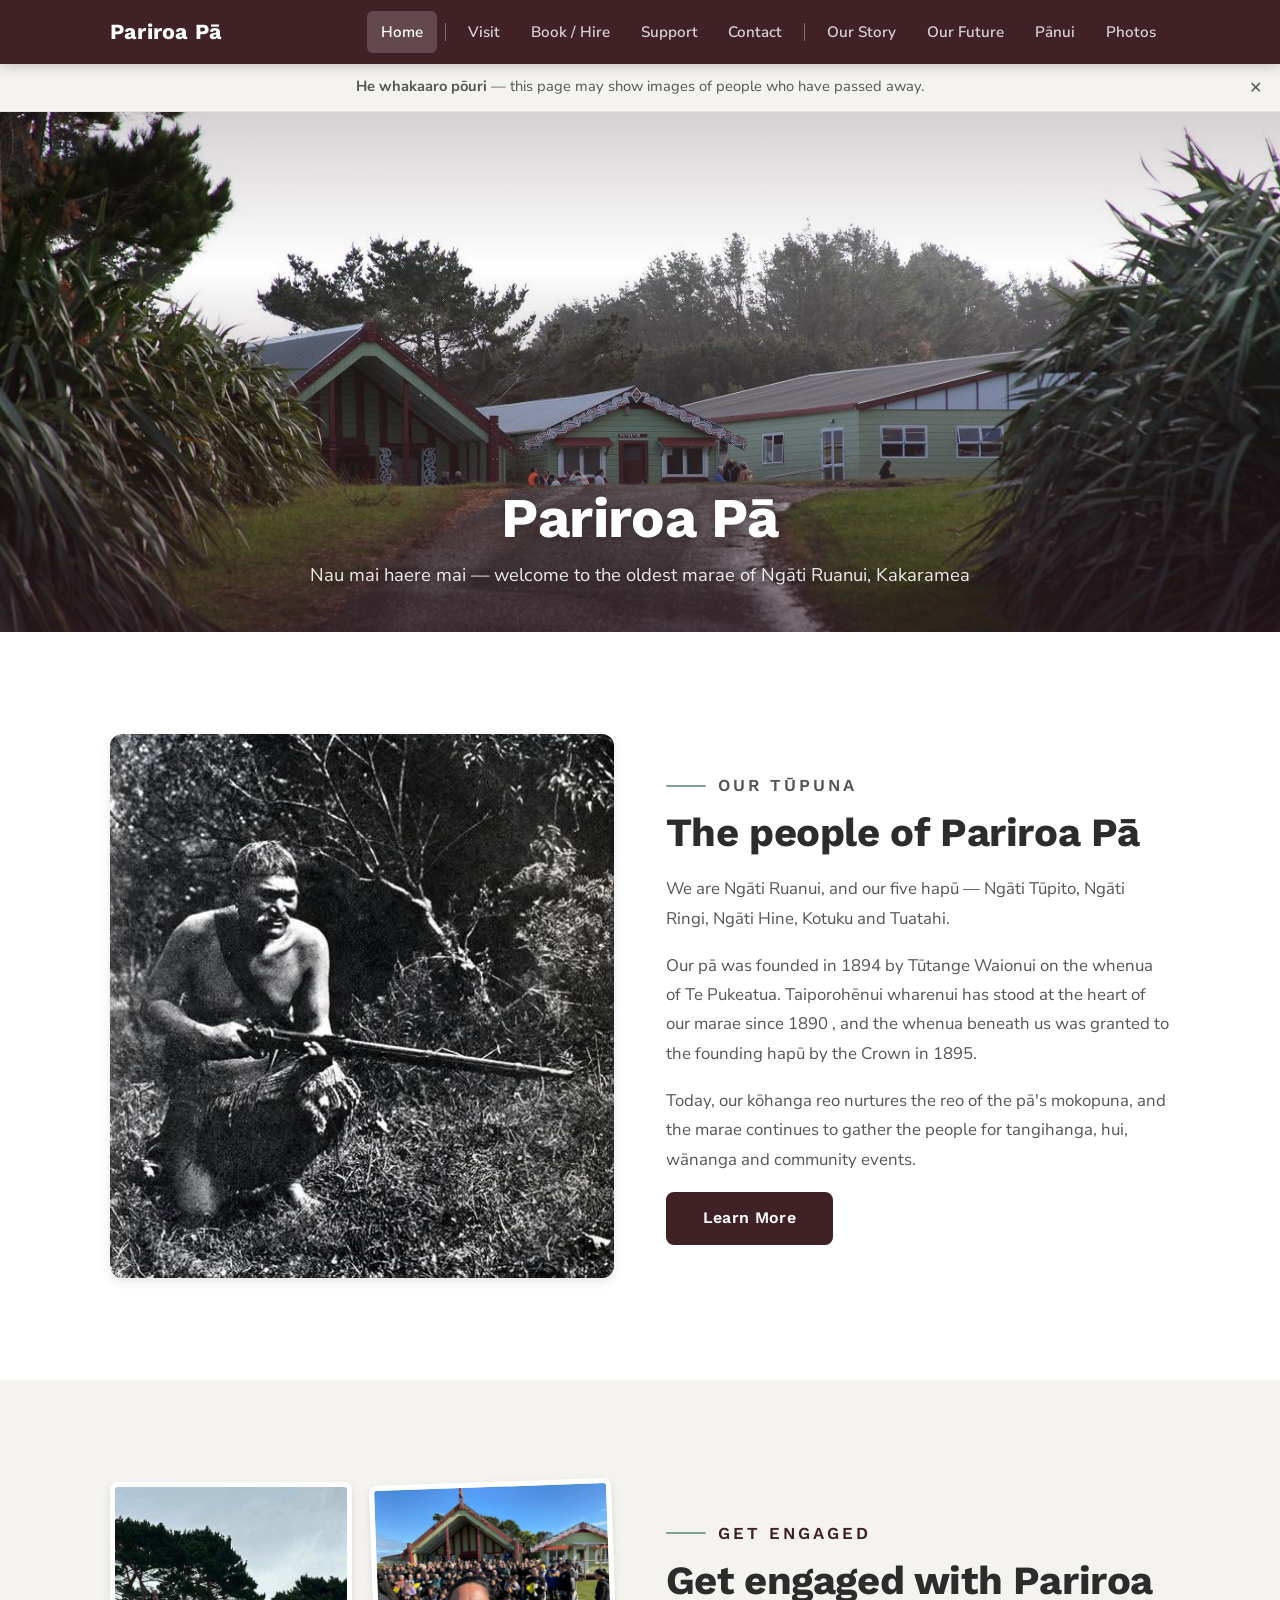
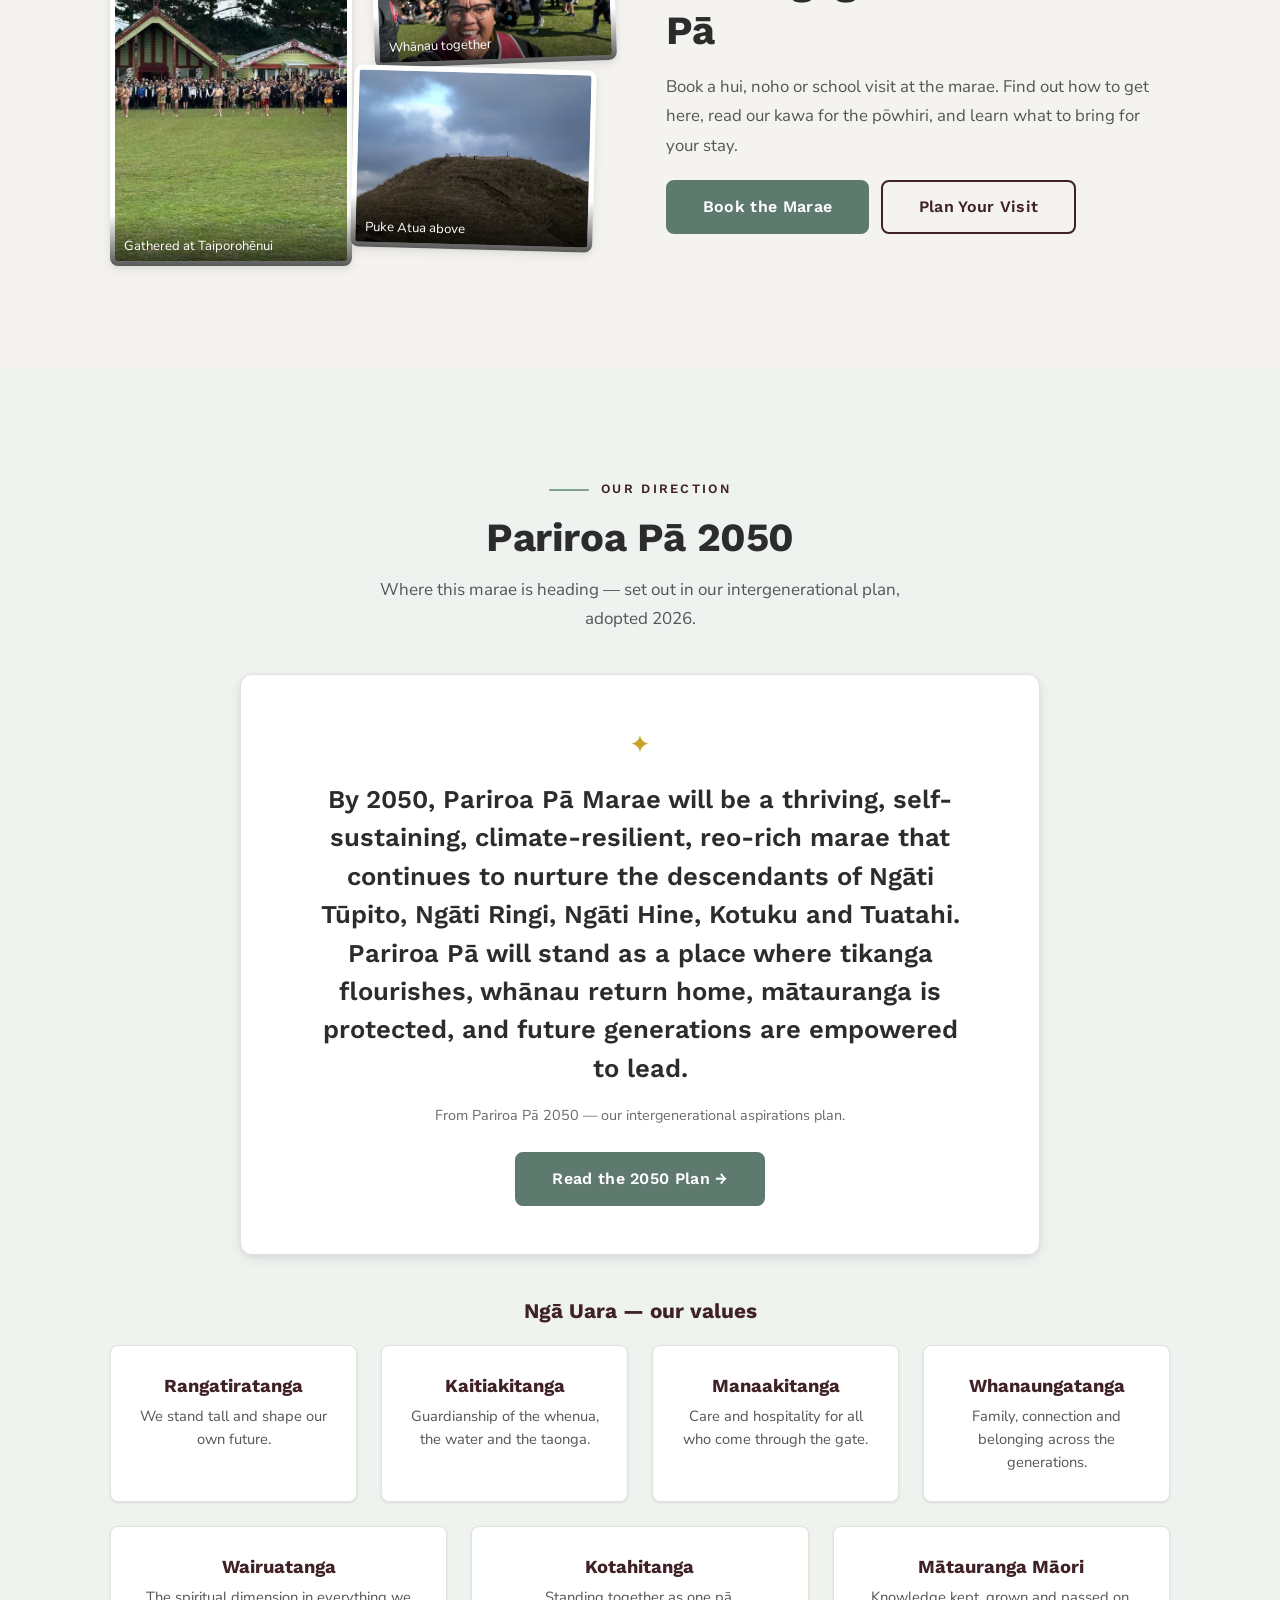
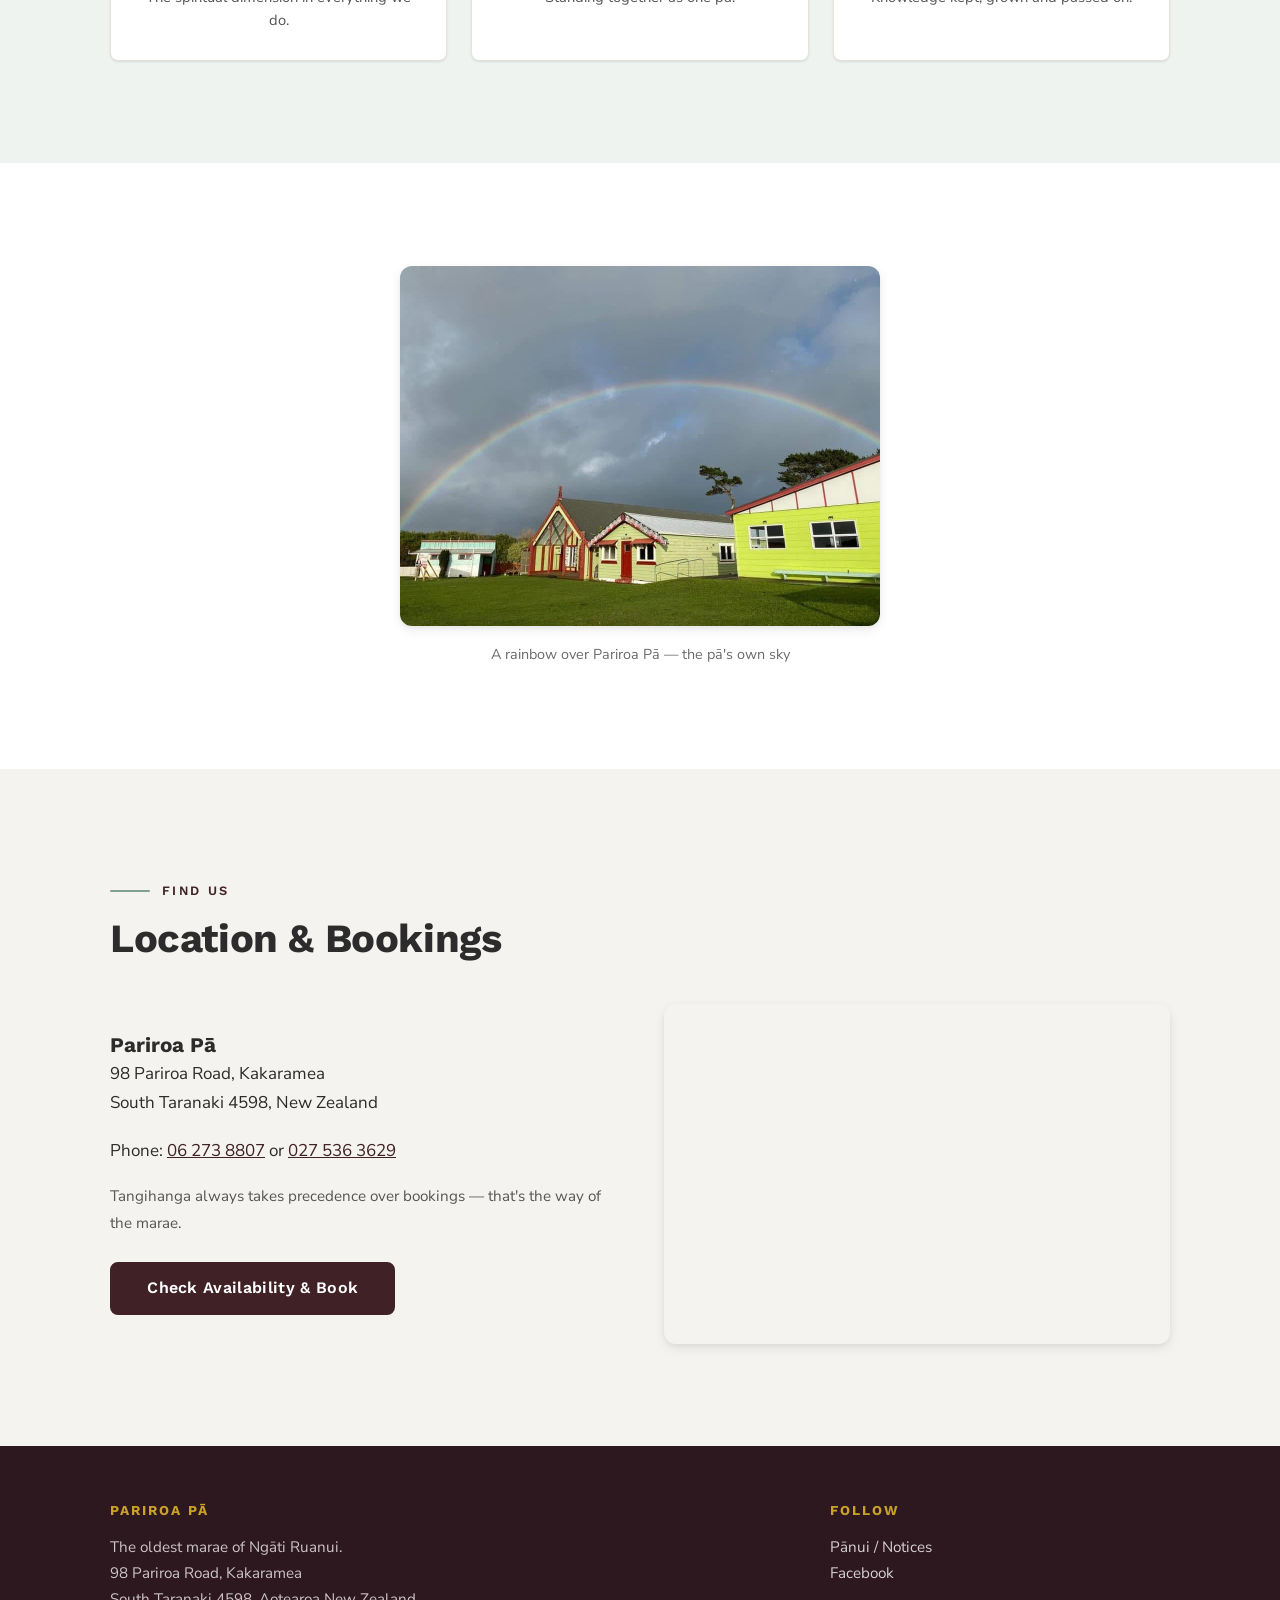
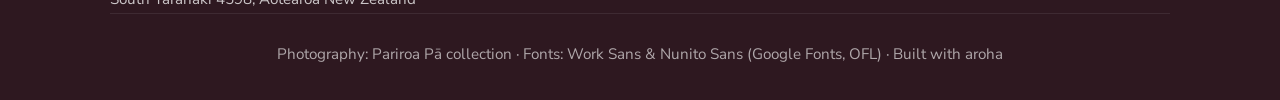
==== site/index.html @ 200f4cf9 "Pariroa Pa website + photo gallery: upload page, admin review, Pages Functions, R2 photos" ====
<!DOCTYPE html>
<html lang="en">
<head>
  <meta charset="UTF-8">
  <meta name="viewport" content="width=device-width, initial-scale=1.0">
  <title>Pariroa Pā — The oldest marae of Ngāti Ruanui</title>
  <meta name="description" content="Nau mai haere mai and welcome to Pariroa Pā, the oldest marae of Ngāti Ruanui at Kakaramea, South Taranaki. Our people, our direction — Pariroa Pā 2050 — and how to visit, book and support the marae.">
  <link rel="preconnect" href="https://fonts.googleapis.com">
  <link rel="preconnect" href="https://fonts.gstatic.com" crossorigin>
  <link href="https://fonts.googleapis.com/css2?family=Work+Sans:wght@400;600;700&family=Nunito+Sans:ital,wght@0,400;0,600;0,700;1,400&display=swap" rel="stylesheet">
  <link rel="stylesheet" href="styles.css">
</head>
<body>

  <header class="site-header">
    <div class="container">
      <a class="brand" href="index.html">Pariroa Pā</a>
      <nav class="nav" aria-label="Main">
  <a href="index.html" aria-current="page">Home</a>
  <span class="nav-sep" aria-hidden="true"></span>
  <a href="visit.html">Visit</a>
  <a href="book.html">Book / Hire</a>
  <a href="support.html">Support</a>
  <a href="contact.html">Contact</a>
  <span class="nav-sep" aria-hidden="true"></span>
  <a href="our-story.html">Our Story</a>
  <a href="our-future.html">Our Future</a>
  <a href="panui.html">Pānui</a>
  <a href="photos.html">Photos</a>
</nav>
    </div>
  </header>

  <!-- Cultural-safety notice (visual-deep-research §4B, decision P5). Final wording from kaumātau. -->
  <div class="passing-notice no-print" role="note">
    <p><span lang="mi"><strong>He whakaaro pōuri</strong></span> — this page may show images of people who have passed away.</p>
    <button class="passing-notice__close" type="button" aria-label="Dismiss this notice">✕</button>
  </div>

  <div class="banner">
    <img src="images/marae-02.jpg" alt="The marae complex at Pariroa Pā" fetchpriority="high" width="1404" height="936">
    <div class="banner-text">
      <h1>Pariroa Pā</h1>
      <p><span lang="mi">Nau mai haere mai</span> — welcome to the oldest marae of Ngāti Ruanui, Kakaramea</p>
    </div>
  </div>

  <main>

    <!-- THE PEOPLE -->
    <section class="section">
      <div class="container">
        <div class="info-block">
          <div class="info-photo">
            <img src="images/tupuna-tutange.jpg" alt="Tūtange Waionui, who founded Pariroa Pā in 1894" loading="lazy" width="500" height="539">
          </div>
          <div class="info-text">
            <p class="section-label">Our Tūpuna</p>
            <h2>The people of Pariroa Pā</h2>
            <p>We are Ngāti Ruanui, and our five hapū — Ngāti Tūpito, Ngāti Ringi, Ngāti Hine, Kotuku and Tuatahi. <!-- FLAG: hapū spellings per v3-plan §e.1 — kaumātau final say; Kotuku and Tuatahi written without macrons --></p>
            <p>Our pā was founded in 1894 by Tūtange Waionui on the whenua of Te Pukeatua. Taiporohēnui wharenui has stood at the heart of our marae since 1890 <!-- FLAG: build year not in the handbook digest; confirm with kaumātau (§e.4) -->, and the whenua beneath us was granted to the founding hapū by the Crown in 1895.</p>
            <p>Today, our kōhanga reo nurtures the reo of the pā's mokopuna, and the marae continues to gather the people for tangihanga, hui, wānanga and community events.</p>
            <a class="btn" href="our-story.html">Learn More</a>
          </div>
        </div>
      </div>
    </section>

    <!-- GET ENGAGED -->
    <section class="section section-alt">
      <div class="container">
        <div class="info-block rev">
          <div class="info-photo photo-collage">
            <figure class="pc-main"><img src="images/wharenui-crowd.jpg" alt="Whānau and manuhiri gathered in front of Taiporohēnui wharenui" loading="lazy" width="1080" height="810"><figcaption>Gathered at Taiporohēnui</figcaption></figure>
            <figure class="pc-b"><img src="images/wharenui-crowd-smiling.jpg" alt="Smiling faces in front of the wharenui" loading="lazy" width="960" height="720"><figcaption>Whānau together</figcaption></figure>
            <figure class="pc-c"><img src="images/puke-atua.jpg" alt="Puke Atua, the hill above Pariroa Pā" loading="lazy" width="1404" height="936"><figcaption>Puke Atua above</figcaption></figure>
          </div>
          <div class="info-text">
            <p class="section-label">Get Engaged</p>
            <h2>Get engaged with Pariroa Pā</h2>
            <p>Book a hui, noho or school visit at the marae. Find out how to get here, read our kawa for the pōwhiri, and learn what to bring for your stay.</p>
            <div style="display:flex;gap:0.75rem;flex-wrap:wrap;margin-top:1.25rem;">
              <a class="btn btn-sage" href="book.html">Book the Marae</a>
              <a class="btn btn-outline" href="visit.html">Plan Your Visit</a>
            </div>
          </div>
        </div>
      </div>
    </section>

    <!-- OUR DIRECTION — Pariroa Pā 2050 (replaces Vision/Mission/Values tri-col + four value cards) -->
    <section class="section section-sage">
      <div class="container">
        <div class="text-center">
          <p class="section-label">Our Direction</p>
          <h2 style="margin-bottom:0.75rem;">Pariroa Pā 2050</h2>
          <p style="color:var(--text-mid);max-width:36rem;margin:0 auto 2.5rem;">
            Where this marae is heading — set out in our intergenerational plan, adopted 2026.
          </p>
        </div>

        <figure class="vision-card">
          <span class="vision-card__icon" aria-hidden="true">✦</span>
          <blockquote>By 2050, Pariroa Pā Marae will be a thriving, self-sustaining, climate-resilient, reo-rich marae that continues to nurture the descendants of Ngāti Tūpito, Ngāti Ringi, Ngāti Hine, Kotuku and Tuatahi. Pariroa Pā will stand as a place where tikanga flourishes, whānau return home, mātauranga is protected, and future generations are empowered to lead.</blockquote>
          <figcaption>From Pariroa Pā 2050 — our intergenerational aspirations plan.</figcaption>
          <a class="btn btn-sage" href="our-future.html">Read the 2050 Plan →</a>
        </figure>

        <h3 class="subhead text-center"><span lang="mi">Ngā Uara</span> — our values</h3>
        <div class="values-row values-seven">
          <div class="value-card">
            <h3 lang="mi">Rangatiratanga</h3>
            <p>We stand tall and shape our own future.</p>
          </div>
          <div class="value-card">
            <h3 lang="mi">Kaitiakitanga</h3>
            <p>Guardianship of the whenua, the water and the taonga.</p>
          </div>
          <div class="value-card">
            <h3 lang="mi">Manaakitanga</h3>
            <p>Care and hospitality for all who come through the gate.</p>
          </div>
          <div class="value-card">
            <h3 lang="mi">Whanaungatanga</h3>
            <p>Family, connection and belonging across the generations.</p>
          </div>
          <div class="value-card">
            <h3 lang="mi">Wairuatanga</h3>
            <p>The spiritual dimension in everything we do.</p>
          </div>
          <div class="value-card">
            <h3 lang="mi">Kotahitanga</h3>
            <p>Standing together as one pā.</p>
          </div>
          <div class="value-card">
            <h3 lang="mi">Mātauranga Māori</h3>
            <p>Knowledge kept, grown and passed on.</p>
          </div>
        </div>
        <!-- FLAG: value names and one-liners per v3-plan §c — kaumātau review before launch -->
      </div>
    </section>

    <!-- RAINBOW MOMENT -->
    <section class="photo-center">
      <div class="container">
        <figure>
          <img src="images/pariroa-rainbow-clean.jpg" alt="A rainbow over Pariroa Pā" loading="lazy" width="960" height="720">
          <figcaption>A rainbow over Pariroa Pā — the pā's own sky</figcaption>
        </figure>
      </div>
    </section>

    <!-- FIND US & BOOK -->
    <section class="section section-alt">
      <div class="container">
        <p class="section-label">Find Us</p>
        <h2 style="margin-bottom:2.5rem;">Location &amp; Bookings</h2>
        <div class="location-section">
          <div>
            <h3>Pariroa Pā</h3>
            <p>98 Pariroa Road, Kakaramea<br>South Taranaki 4598, New Zealand</p>
            <p>Phone: <a href="tel:062738807">06 273 8807</a> or <a href="tel:0275363629">027 536 3629</a></p>
            <p style="color:var(--text-mid);font-size:0.95rem;">Tangihanga always takes precedence over bookings — that's the way of the marae.</p>
            <a class="btn" href="book.html" style="margin-top:0.5rem;">Check Availability &amp; Book</a>
          </div>
          <div class="map-box">
            <iframe title="Map showing Pariroa Pā at 98 Pariroa Road, Kakaramea" src="https://www.google.com/maps?q=Pariroa+Marae+98+Pariroa+Road+Kakaramea&output=embed" loading="lazy"></iframe>
          </div>
        </div>
      </div>
    </section>

  </main>

  <footer class="site-footer">
    <div class="container">
      <div class="footer-cols">
        <div>
          <h3>Pariroa Pā</h3>
          <p>The oldest marae of Ngāti Ruanui.<br>98 Pariroa Road, Kakaramea<br>South Taranaki 4598, Aotearoa New Zealand</p>
        </div>
        <div>
          <h3>Follow</h3>
          <p><a href="panui.html">Pānui / Notices</a><br><a href="https://www.facebook.com/groups/630582840908596/" rel="noopener">Facebook</a></p>
        </div>
      </div>
      <p class="footer-credits">Photography: Pariroa Pā collection &middot; Fonts: Work Sans &amp; Nunito Sans (Google Fonts, OFL) &middot; Built with aroha</p>
    </div>
  </footer>

  <div class="mobile-cta no-print"><a class="btn" href="book.html">Book the Marae</a></div>
  <script src="main.js" defer></script>
</body>
</html>
---- site/styles.css ----
/* ============================================================
   PARIROA PA — styles.css v4.1 "Professional"
   Raetihi structure, professionally executed.
   ============================================================ */

:root {
  --white: #ffffff;
  --bg: #fafafa;
  --bg-alt: #f4f3ef;
  --bg-sage: #eef3f0;
  --text: #2c2c2c;
  --text-mid: #555;
  --text-light: #6b6b6b;
  --maroon: #402126;
  --maroon-dark: #2e1820;
  --maroon-light: #5a3448;
  --sage: #5E7A6F;
  --sage-light: #7FA093;
  --sage-bg: #eef3f0;
  --gold: #C9A227;
  --border: #e5e2da;
  --shadow-sm: 0 1px 3px rgba(0,0,0,.06), 0 1px 2px rgba(0,0,0,.04);
  --shadow-md: 0 4px 12px rgba(0,0,0,.08), 0 2px 4px rgba(0,0,0,.04);
  --shadow-lg: 0 10px 30px rgba(0,0,0,.12), 0 4px 8px rgba(0,0,0,.06);
  --radius: 8px;
  --radius-lg: 12px;
  --font-head: "Work Sans", "Segoe UI", system-ui, sans-serif;
  --font-body: "Nunito Sans", "Segoe UI", system-ui, sans-serif;
  --maxw: 1140px;
  --section-pad: clamp(4rem, 8vw, 6.5rem);
}

* { box-sizing: border-box; margin: 0; padding: 0; }
html { scroll-behavior: smooth; }
@media (prefers-reduced-motion: reduce) {
  html { scroll-behavior: auto; }
  *, *::before, *::after { animation: none !important; transition: none !important; }
}

body {
  font-family: var(--font-body);
  font-size: 1.0625rem;
  line-height: 1.75;
  color: var(--text);
  background: var(--white);
  -webkit-font-smoothing: antialiased;
}

img { max-width: 100%; height: auto; display: block; }
a { color: var(--maroon); text-decoration: none; transition: color .2s ease; }
a:hover { color: var(--sage); }

h1, h2, h3, h4 {
  font-family: var(--font-head);
  font-weight: 700;
  line-height: 1.25;
  color: var(--text);
}
h1 { font-size: clamp(2.2rem, 1.6rem + 3vw, 3.5rem); letter-spacing: -0.01em; }
h2 { font-size: clamp(1.7rem, 1.3rem + 2vw, 2.5rem); letter-spacing: -0.01em; }
h3 { font-size: 1.3rem; }
p { margin-bottom: 1.1rem; }

.container { max-width: var(--maxw); margin: 0 auto; padding: 0 clamp(1.25rem, 4vw, 2.5rem); }

/* ---- SECTION LABEL: small caps with decorative line ---- */
.section-label {
  display: inline-flex;
  align-items: center;
  gap: 0.75rem;
  font-family: var(--font-head);
  font-size: 0.8rem;
  font-weight: 600;
  letter-spacing: 0.18em;
  text-transform: uppercase;
  color: var(--sage);
  margin-bottom: 0.75rem;
}
.section-label::before {
  content: "";
  display: inline-block;
  width: 2.5rem;
  height: 2px;
  background: var(--sage-light);
  border-radius: 1px;
}

/* ---- SECTIONS ---- */
.section { padding: var(--section-pad) 0; }
.section-alt { background: var(--bg-alt); }
.section-sage { background: var(--bg-sage); }
.section h2 { margin-bottom: 1.25rem; }

/* ---- HEADER ---- */
.site-header {
  background: var(--maroon);
  position: sticky;
  top: 0;
  z-index: 100;
  box-shadow: 0 2px 12px rgba(46,24,32,.25);
}
.site-header .container {
  display: flex;
  align-items: center;
  justify-content: space-between;
  padding-top: 0;
  padding-bottom: 0;
  gap: 1.5rem;
  flex-wrap: wrap;
  min-height: 64px;
}
.brand {
  color: var(--white);
  font-family: var(--font-head);
  font-size: 1.35rem;
  font-weight: 700;
  white-space: nowrap;
  letter-spacing: 0.01em;
  padding: 0.5rem 0;
}
.brand:hover { color: var(--gold); }
.nav { display: flex; flex-wrap: wrap; gap: 2px; }
.nav a {
  color: rgba(255,255,255,.8);
  padding: 0.5rem 0.9rem;
  font-size: 0.95rem;
  font-weight: 600;
  border-radius: 6px;
  transition: background .2s, color .2s;
}
.nav a:hover { background: rgba(255,255,255,.1); color: var(--white); }
.nav a[aria-current="page"] {
  background: rgba(255,255,255,.18);
  color: var(--white);
}

/* ---- BANNER ---- */
.banner {
  position: relative;
  height: clamp(320px, 45vw, 520px);
  overflow: hidden;
  background: var(--maroon-dark);
}
.banner img {
  width: 100%;
  height: 100%;
  object-fit: cover;
  object-position: center 30%;
}
.banner::after {
  content: "";
  position: absolute;
  inset: 0;
  background: linear-gradient(180deg, rgba(46,24,32,.2) 0%, rgba(46,24,32,0) 30%, rgba(46,24,32,.65) 100%);
}
.banner-text {
  position: absolute;
  bottom: 0; left: 0; right: 0;
  z-index: 1;
  padding: 3rem 2rem 2.5rem;
  text-align: center;
}
.banner-text h1 {
  color: var(--white);
  margin: 0 0 0.4rem;
  text-shadow: 0 2px 12px rgba(0,0,0,.3);
}
.banner-text p {
  color: rgba(255,255,255,.9);
  font-size: 1.15rem;
  font-weight: 400;
  margin: 0;
  text-shadow: 0 1px 6px rgba(0,0,0,.25);
}

/* ---- INFO BLOCKS ---- */
.info-block {
  display: grid;
  gap: clamp(2rem, 4vw, 3.5rem);
  align-items: center;
}
@media (min-width: 768px) {
  .info-block { grid-template-columns: 1fr 1fr; }
  .info-block.rev .info-photo { order: -1; }
}
.info-photo {
  position: relative;
}
.info-photo img {
  width: 100%;
  border-radius: var(--radius-lg);
  box-shadow: var(--shadow-md);
  transition: box-shadow .3s ease;
}
.info-photo:hover img { box-shadow: var(--shadow-lg); }
.info-text .section-label { margin-bottom: 0.5rem; }
.info-text h2 { margin-bottom: 1rem; }
.info-text p { color: var(--text-mid); font-size: 1.05rem; }

/* ---- BUTTONS ---- */
.btn {
  display: inline-block;
  padding: 0.85rem 2.2rem;
  background: var(--maroon);
  color: var(--white);
  border: 2px solid var(--maroon);
  border-radius: var(--radius);
  font-family: var(--font-head);
  font-size: 1rem;
  font-weight: 600;
  cursor: pointer;
  transition: all .25s ease;
  text-decoration: none;
  min-height: 48px;
  line-height: 1.4;
  letter-spacing: 0.02em;
}
.btn:hover {
  background: var(--maroon-dark);
  border-color: var(--maroon-dark);
  color: var(--white);
  transform: translateY(-1px);
  box-shadow: var(--shadow-md);
}
.btn-sage {
  background: var(--sage);
  border-color: var(--sage);
}
.btn-sage:hover { background: var(--sage); border-color: var(--sage); }
.btn-outline {
  background: transparent;
  border-color: var(--maroon);
  color: var(--maroon);
}
.btn-outline:hover {
  background: var(--maroon);
  color: var(--white);
}
.btn-white {
  background: var(--white);
  border-color: var(--white);
  color: var(--maroon);
}
.btn-white:hover { background: var(--bg-alt); border-color: var(--bg-alt); color: var(--maroon); }

/* ---- TRI-COLUMN (Vision/Mission/Values) ---- */
.tri-col {
  display: grid;
  gap: clamp(2rem, 4vw, 3rem);
  text-align: center;
}
@media (min-width: 768px) { .tri-col { grid-template-columns: repeat(3, 1fr); } }
.tri-col .icon {
  width: 80px; height: 80px;
  background: var(--white);
  border: 2px solid var(--sage-light);
  border-radius: 50%;
  display: flex; align-items: center; justify-content: center;
  margin: 0 auto 1.25rem;
  font-size: 2rem;
  box-shadow: var(--shadow-sm);
}
.tri-col h3 {
  font-family: var(--font-head);
  font-size: 1.35rem;
  margin-bottom: 0.6rem;
  color: var(--maroon);
}
.tri-col .te-reo {
  font-weight: 700;
  color: var(--sage);
  font-style: italic;
  margin-bottom: 0.5rem;
  font-size: 0.95rem;
}
.tri-col > div > p:last-child {
  color: var(--text-mid);
  font-size: 0.95rem;
  margin: 0;
  line-height: 1.6;
}

/* ---- VALUE CARDS ---- */
.values-row {
  display: grid;
  gap: 1.5rem;
}
@media (min-width: 640px) { .values-row { grid-template-columns: repeat(2, 1fr); } }
@media (min-width: 960px) { .values-row { grid-template-columns: repeat(4, 1fr); } }
.value-card {
  background: var(--white);
  border: 1px solid var(--border);
  border-radius: var(--radius);
  padding: 1.75rem 1.5rem;
  text-align: center;
  box-shadow: var(--shadow-sm);
  transition: transform .25s ease, box-shadow .25s ease;
}
.value-card:hover {
  transform: translateY(-4px);
  box-shadow: var(--shadow-md);
}
.value-card h3 {
  font-family: var(--font-head);
  color: var(--maroon);
  font-size: 1.15rem;
  margin-bottom: 0.5rem;
}
.value-card p {
  color: var(--text-mid);
  font-size: 0.92rem;
  margin: 0;
  line-height: 1.55;
}

/* ---- CARD / PANEL ---- */
.card {
  background: var(--white);
  border: 1px solid var(--border);
  border-radius: var(--radius);
  padding: 1.75rem;
  box-shadow: var(--shadow-sm);
  transition: box-shadow .25s ease;
}
.card:hover { box-shadow: var(--shadow-md); }
.card h3 { margin-top: 0; }
.card .card-photo {
  width: 100%;
  height: auto;
  aspect-ratio: 16 / 10;
  object-fit: cover;
  border-radius: var(--radius);
  margin-bottom: 1rem;
  display: block;
}

/* ---- LOCATION ---- */
.location-section {
  display: grid;
  gap: clamp(2rem, 4vw, 3rem);
  align-items: center;
}
@media (min-width: 768px) { .location-section { grid-template-columns: 1fr 1fr; } }
.map-box {
  border-radius: var(--radius-lg);
  overflow: hidden;
  box-shadow: var(--shadow-md);
}
.map-box iframe {
  width: 100%; height: 340px; border: 0;
  display: block;
}

/* ---- FORMS ---- */
.form-wrap {
  max-width: 640px;
  margin: 0 auto;
}
form {
  background: var(--white);
  border: 1px solid var(--border);
  border-radius: var(--radius-lg);
  padding: clamp(1.5rem, 4vw, 2.5rem);
  box-shadow: var(--shadow-md);
}
label {
  display: block;
  font-family: var(--font-head);
  font-weight: 600;
  font-size: 0.88rem;
  letter-spacing: 0.03em;
  margin: 1.25rem 0 0.4rem;
  color: var(--text);
}
label:first-child { margin-top: 0; }
input, select, textarea {
  width: 100%;
  padding: 0.8rem 1rem;
  font: inherit;
  font-size: 1rem;
  color: var(--text);
  border: 1.5px solid var(--border);
  border-radius: var(--radius);
  background: var(--white);
  transition: border-color .2s, box-shadow .2s;
}
input:focus, textarea:focus, select:focus {
  border-color: var(--sage-light);
  outline: none;
  box-shadow: 0 0 0 3px rgba(94,122,111,.12);
}
input::placeholder, textarea::placeholder { color: #aaa; }
select { color: var(--text); }
select option { color: #333; background: #fff; }
button[type="submit"] {
  margin-top: 1.75rem;
  width: 100%;
  font-family: var(--font-head);
  background: var(--maroon);
  color: var(--white);
  border: none;
  padding: 1rem;
  font-size: 1rem;
  font-weight: 600;
  letter-spacing: 0.03em;
  border-radius: var(--radius);
  cursor: pointer;
  transition: background .2s, transform .15s, box-shadow .2s;
}
button[type="submit"]:hover {
  background: var(--maroon-dark);
  transform: translateY(-1px);
  box-shadow: var(--shadow-md);
}

/* ---- DO/DON'T ---- */
.do-dont { list-style: none; padding: 0; }
.do-dont li {
  padding: 0.7rem 0 0.7rem 2.2rem;
  position: relative;
  border-bottom: 1px solid var(--border);
  color: var(--text-mid);
}
.do-dont li:last-child { border-bottom: none; }
.do-dont .do::before {
  content: "\2713";
  position: absolute; left: 0;
  color: var(--sage);
  font-weight: 700;
  font-size: 1.1rem;
}
.do-dont .dont::before {
  content: "\2717";
  position: absolute; left: 0;
  color: #c0392b;
  font-weight: 700;
  font-size: 1.1rem;
}

/* ---- TIMELINE ---- */
.timeline { list-style: none; padding: 0; }
.timeline li {
  display: grid;
  grid-template-columns: 5.5rem 1fr;
  gap: 1.5rem;
  padding: 1rem 0 1rem 1.75rem;
  border-left: 3px solid var(--sage-light);
  margin-left: 0.5rem;
  position: relative;
}
.timeline li::before {
  content: "";
  position: absolute; left: -9.5px; top: 1.3rem;
  width: 14px; height: 14px;
  border-radius: 50%;
  background: var(--sage);
  border: 3px solid var(--white);
  box-shadow: 0 1px 3px rgba(0,0,0,.1);
}
.timeline .year {
  font-family: var(--font-head);
  font-weight: 700;
  color: var(--maroon);
  font-size: 1.15rem;
}
.timeline li > span:last-child { color: var(--text-mid); }

/* ---- TABLE ---- */
table {
  border-collapse: collapse;
  width: 100%;
  border-radius: var(--radius);
  overflow: hidden;
  box-shadow: var(--shadow-sm);
}
th, td { text-align: left; padding: 0.85rem 1.25rem; border-bottom: 1px solid var(--border); }
th {
  font-family: var(--font-head);
  font-weight: 700;
  color: var(--maroon);
  background: var(--bg-alt);
  font-size: 0.88rem;
  letter-spacing: 0.04em;
  text-transform: uppercase;
}
td { color: var(--text-mid); }
td strong { color: var(--text); }

/* ---- PAGE HEAD (inner pages) ---- */
.page-head {
  background: var(--maroon);
  color: var(--white);
  padding: clamp(4.5rem, 10vw, 6.5rem) 0 clamp(2.5rem, 5vw, 3.5rem);
  text-align: center;
  position: relative;
}
.page-head::after {
  content: "";
  position: absolute;
  bottom: 0; left: 0; right: 0;
  height: 4px;
  background: linear-gradient(90deg, transparent, var(--gold), transparent);
}
.page-head h1 { color: var(--white); margin: 0; }
.page-head p {
  color: rgba(255,255,255,.8);
  margin: 0.75rem 0 0;
  font-size: 1.15rem;
  max-width: 36rem;
  margin-inline: auto;
}

/* ---- FEATURE BOXES ---- */
.feature-row {
  display: grid;
  gap: 1.5rem;
}
@media (min-width: 640px) { .feature-row { grid-template-columns: 1fr 1fr; } }
.feature-box {
  background: var(--white);
  border: 1px solid var(--border);
  border-radius: var(--radius);
  padding: 1.5rem 1.75rem;
  box-shadow: var(--shadow-sm);
}
.feature-box h3 { color: var(--maroon); margin: 0 0 0.5rem; }
.feature-box p { color: var(--text-mid); margin: 0; font-size: 0.95rem; }

/* ---- MOBILE CTA ---- */
.mobile-cta {
  display: none;
  position: fixed; bottom: 0; left: 0; right: 0; z-index: 60;
  padding: 0.6rem 1rem calc(0.6rem + env(safe-area-inset-bottom));
  background: var(--maroon-dark);
  box-shadow: 0 -2px 10px rgba(0,0,0,.15);
}
.mobile-cta .btn {
  width: 100%; text-align: center;
  background: var(--white); color: var(--maroon);
  border-color: var(--white);
  padding: 0.7rem;
}
@media (max-width: 720px) { .mobile-cta { display: block; } body { padding-bottom: 4.5rem; } }

/* ---- FOOTER ---- */
.site-footer {
  background: var(--maroon-dark);
  color: rgba(255,255,255,.75);
  padding: 3.5rem 0 2rem;
  margin-top: 0;
}
.footer-cols {
  display: grid;
  gap: 2.5rem;
}
@media (min-width: 768px) { .footer-cols { grid-template-columns: 2fr 1fr; } }
.site-footer h3 {
  color: var(--gold);
  font-family: var(--font-head);
  font-size: 0.85rem;
  font-weight: 700;
  text-transform: uppercase;
  letter-spacing: 0.15em;
  margin-bottom: 1rem;
}
.site-footer p { font-size: 0.95rem; margin: 0; line-height: 1.7; }
.site-footer a { color: rgba(255,255,255,.8); }
.site-footer a:hover { color: var(--white); }
.footer-credits {
  margin-top: 3rem;
  padding-top: 1.75rem;
  border-top: 1px solid rgba(255,255,255,.08);
  font-size: 0.78rem;
  color: rgba(255,255,255,.62);
  text-align: center;
}

/* ---- PHOTO MOMENT ---- */
.photo-center {
  text-align: center;
  padding: var(--section-pad) 0;
}
.photo-center img {
  max-width: 480px;
  margin: 0 auto;
  border-radius: var(--radius-lg);
  box-shadow: var(--shadow-md);
}
.photo-center figcaption {
  margin-top: 1rem;
  font-size: 0.9rem;
  color: var(--text-light);
}

/* ---- PHOTO COLLAGE (overlapping editorial spread) ---- */
.photo-collage {
  display: grid;
  grid-template-columns: 1fr 1fr;
  grid-auto-rows: auto;
  gap: 1.25rem;
}
.photo-collage figure { margin: 0; position: relative; }
.photo-collage img {
  width: 100%;
  height: 100%;
  object-fit: cover;
  aspect-ratio: 4 / 3;
  border: 5px solid var(--white);
  border-radius: var(--radius);
  box-shadow: var(--shadow-md);
  transition: box-shadow .3s ease, transform .3s ease;
}
.photo-collage figure:hover img { box-shadow: var(--shadow-lg); }
.photo-collage .pc-main {
  grid-row: span 2;
}
.photo-collage .pc-main img { aspect-ratio: 3 / 4; }
.photo-collage .pc-b { transform: rotate(-2deg); z-index: 1; }
.photo-collage .pc-c { transform: rotate(1.5deg) translate(-1.25rem, -1rem); z-index: 2; }
.photo-collage figcaption {
  position: absolute; left: 0; right: 0; bottom: 0;
  padding: 1.5rem 0.9rem 0.6rem;
  border-radius: 0 0 var(--radius) var(--radius);
  background: linear-gradient(transparent, rgba(0,0,0,.65));
  color: var(--white);
  font-size: 0.82rem;
  line-height: 1.35;
}
@media (max-width: 480px) {
  .photo-collage { grid-template-columns: 1fr; }
  .photo-collage .pc-main { grid-row: auto; }
  .photo-collage .pc-main img { aspect-ratio: 4 / 3; }
  .photo-collage .pc-b, .photo-collage .pc-c { transform: none; }
}

/* ---- PHOTO STRIP (swipeable carousel, no JS) ---- */
.photo-strip {
  display: flex;
  gap: 1.25rem;
  overflow-x: auto;
  scroll-snap-type: x mandatory;
  padding: 0.5rem 0.25rem 1.25rem;
  -webkit-overflow-scrolling: touch;
}
.photo-strip figure {
  flex: 0 0 auto;
  width: min(72vw, 380px);
  scroll-snap-align: center;
  margin: 0;
}
.photo-strip img {
  width: 100%;
  aspect-ratio: 1 / 1;
  object-fit: cover;
  border-radius: var(--radius-lg);
  box-shadow: var(--shadow-md);
  transition: box-shadow .3s ease;
}
.photo-strip figure:hover img { box-shadow: var(--shadow-lg); }
.photo-strip figcaption {
  margin-top: 0.6rem;
  font-size: 0.85rem;
  color: var(--text-light);
  text-align: center;
}
.photo-strip::-webkit-scrollbar { height: 6px; }
.photo-strip::-webkit-scrollbar-thumb { background: rgba(0,0,0,.18); border-radius: 3px; }

/* ---- MOTION ---- */
.reveal { opacity: 0; transform: translateY(20px); }
.reveal.is-visible {
  opacity: 1; transform: none;
  transition: opacity .6s ease, transform .6s ease;
}

/* ---- PRINT ---- */
@media print {
  .site-header, .mobile-cta, .site-footer, .banner, .map-box iframe, .no-print { display: none !important; }
  body { background: #fff; color: #000; font-size: 11pt; }
  a::after { content: " (" attr(href) ")"; font-size: 9pt; }
  .section { padding: 1rem 0; break-inside: avoid; }
}

/* ============================================================
   v3 ADDITIONS — extend v4.1 (spec: v3-design-spec.md, 2026-10-01)
   No token values change; no new colour values anywhere.
   ============================================================ */

/* ---- Utility ---- */
.text-center { text-align: center; }
.subhead { color: var(--maroon); margin: 2.75rem 0 1.25rem; }
.section .subhead { margin-top: 2.75rem; }
.section-sage .subhead, .section-alt .subhead { margin-top: 2.75rem; }

/* ---- Nav: group separators (desktop) — markup per plan §a ---- */
.nav-sep {
  align-self: center;
  width: 1px;
  height: 1.1em;
  background: rgba(255,255,255,.35);
  margin: 0 0.35rem;
}

/* ---- Nav: one scrollable row on mobile ---- */
@media (max-width: 720px) {
  .nav {
    flex-wrap: nowrap;
    overflow-x: auto;
    -webkit-overflow-scrolling: touch;
    max-width: 100%;
    padding-bottom: 0.25rem;
  }
  .nav a { padding: 0.65rem 0.9rem; white-space: nowrap; }
  .nav-sep { display: none; }
  .nav::-webkit-scrollbar { height: 4px; }
  .nav::-webkit-scrollbar-thumb { background: rgba(255,255,255,.25); border-radius: 2px; }
}

/* ---- Visible focus, everywhere (site previously relied on browser default) ---- */
a:focus-visible, .btn:focus-visible, button:focus-visible,
summary:focus-visible {
  outline: 3px solid var(--sage);
  outline-offset: 2px;
  border-radius: 4px;
}
.nav a:focus-visible, .site-footer a:focus-visible { outline-color: var(--gold); }

/* ---- Sage-section label fix (was sage-on-sage, ~4.2:1) ---- */
/* ---- Section labels on tinted sections fail AA in sage (was ~4.2:1) ---- */
.section-sage .section-label, .section-alt .section-label { color: var(--maroon); }

/* ---- Links: never colour alone (checklist §E) — underline in-content links ---- */
main section p a, .info-text p a { text-decoration: underline; }

/* ---- Cultural-safety notice (visual-deep-research §4B, decision P5) ---- */
.passing-notice {
  position: relative;
  background: var(--bg-alt);
  border-bottom: 1px solid var(--border);
  text-align: center;
  padding: 0.65rem 3rem;
}
.passing-notice p {
  margin: 0;
  font-size: 0.92rem;
  color: var(--text-mid);
}
.passing-notice__close {
  position: absolute;
  top: 50%;
  right: 0.75rem;
  transform: translateY(-50%);
  background: none;
  border: none;
  cursor: pointer;
  color: var(--text-mid);
  font-size: 1rem;
  line-height: 1;
  padding: 0.4rem;
}

/* ---- Dark section (Te Oranga) ---- */
.section-dark { background: var(--maroon); }
.section-dark h2, .section-dark h3 { color: var(--white); }
.section-dark .section-label { color: var(--gold); }
.section-dark .section-label::before { background: var(--gold); }
.section-dark p { color: rgba(255,255,255,.85); }

/* ---- Vision card (homepage Our Direction) ---- */
.vision-card {
  background: var(--white);
  border: 1px solid var(--border);
  border-radius: var(--radius-lg);
  box-shadow: var(--shadow-md);
  padding: clamp(2rem, 5vw, 3rem);
  max-width: 50rem;
  margin: 0 auto;
  text-align: center;
}
.vision-card__icon {
  display: block;
  font-size: 1.6rem;
  color: var(--gold);
  margin-bottom: 0.75rem;
}
.vision-card blockquote {
  font-family: var(--font-head);
  font-weight: 600;
  font-size: clamp(1.25rem, 1.05rem + 1vw, 1.6rem);
  line-height: 1.5;
  max-width: 40rem;
  margin: 0 auto 1rem;
}
.vision-card figcaption {
  font-size: 0.9rem;
  color: var(--text-light);
  margin-bottom: 1.5rem;
}

/* ---- Seven values: 4 + 3 layout ---- */
@media (min-width: 960px) {
  .values-seven { grid-template-columns: repeat(12, 1fr); }
  .values-seven .value-card { grid-column: span 3; }
  .values-seven .value-card:nth-child(n+5) { grid-column: span 4; }
}
@media (min-width: 640px) and (max-width: 959px) {
  .values-seven .value-card:last-child { grid-column: 1 / -1; }
}

/* ---- Pou cards (our-future) ---- */
.pou-card { border-left: 3px solid var(--sage); }
.pou-card__num {
  font-family: var(--font-head);
  font-weight: 700;
  font-size: 0.8rem;
  letter-spacing: 0.14em;
  text-transform: uppercase;
  color: var(--sage);
  margin: 0 0 0.4rem;
}
.pou-card ul { list-style: none; padding: 0; margin: 0.75rem 0 0; }
.pou-card li {
  position: relative;
  padding-left: 1.4rem;
  color: var(--text-mid);
  font-size: 0.95rem;
  line-height: 1.6;
  margin-bottom: 0.35rem;
}
.pou-card li::before {
  content: "\2726"; /* ✦ */
  position: absolute;
  left: 0;
  top: 0.15em;
  color: var(--gold);
  font-size: 0.7rem;
}

/* ---- Large quote (Vision, Te Oranga outcome, Commitment) ---- */
.quote-large {
  font-family: var(--font-head);
  font-weight: 600;
  font-size: clamp(1.35rem, 1.05rem + 1.4vw, 1.9rem);
  line-height: 1.5;
  max-width: 44rem;
  margin-inline: auto;
}
.quote-large .q-mark { color: var(--gold); font-size: 1.2em; }

/* ---- Te Oranga ghost boxes ---- */
.feature-box--ghost {
  background: rgba(255,255,255,.07);
  border-color: rgba(255,255,255,.18);
  box-shadow: none;
  text-align: center;
  padding: 1.25rem 1rem;
}
.feature-box--ghost h3 { color: var(--white); margin: 0; }
.feature-box--ghost p { color: rgba(255,255,255,.8); }
@media (min-width: 960px) {
  .feature-row--three { grid-template-columns: repeat(3, 1fr); }
}

/* ---- Framed photo on dark ---- */
.frame-white {
  border: 5px solid var(--white);
  border-radius: var(--radius-lg);
  box-shadow: var(--shadow-lg);
}
.section-dark figcaption {
  margin-top: 0.75rem;
  text-align: center;
  font-size: 0.9rem;
  color: rgba(255,255,255,.75);
}

/* ============================================================
   GALLERY PAGE (photos.html, 2026-10-01) — palette D tokens only
   ============================================================ */

/* ---- Moment spiels (photos.html section intros, palette D tokens only) ---- */
.gallery-spiel {
  max-width: 46rem;
  color: var(--text-mid);
  margin-bottom: 1.5rem;
}

/* ---- Masonry-ish gallery: CSS columns, natural heights ---- */
.gallery {
  columns: 1;
  column-gap: 1.25rem;
  margin-top: 2rem;
}
@media (min-width: 560px) { .gallery { columns: 2; } }
@media (min-width: 900px) { .gallery { columns: 3; } }
.gallery-item {
  break-inside: avoid;
  margin: 0 0 1.25rem;
  background: var(--white);
  border: 1px solid var(--border);
  border-radius: var(--radius-lg);
  padding: 0.5rem 0.5rem 0;
  box-shadow: var(--shadow-sm);
  cursor: zoom-in;
  transition: box-shadow .25s ease, transform .25s ease;
}
.gallery-item:hover {
  box-shadow: var(--shadow-lg);
  transform: translateY(-3px);
}
/* Keyboard focus keeps a clear gold ring (fix 2026-10-01): the shadow-only
   lift was too weak an indicator on the white cards. */
.gallery-item:focus-visible {
  box-shadow: var(--shadow-lg);
  transform: translateY(-3px);
  outline: 2px solid var(--gold);
  outline-offset: 2px;
}
.gallery-item img {
  width: 100%;
  border-radius: calc(var(--radius-lg) - 3px);
}
.gallery-item figcaption {
  padding: 0.65rem 0.5rem 0.75rem;
  font-size: 0.9rem;
  color: var(--text-light);
  text-align: center;
}

/* ---- Lightbox (progressive enhancement; only exists via JS) ---- */
.lightbox {
  position: fixed;
  inset: 0;
  z-index: 200;
  background: rgba(46,24,32,.92);
  display: flex;
  align-items: center;
  justify-content: center;
  flex-direction: column;
  gap: 1rem;
  padding: clamp(1rem, 4vw, 2.5rem);
}
.lightbox img {
  max-width: min(100%, 1000px);
  max-height: 78vh;
  width: auto;
  border-radius: var(--radius-lg);
  box-shadow: var(--shadow-lg);
}
.lightbox figcaption {
  color: rgba(255,255,255,.85);
  font-size: 0.95rem;
  text-align: center;
}
.lightbox__close {
  position: absolute;
  top: 0.9rem;
  right: 1rem;
  background: none;
  border: none;
  color: var(--white);
  font-size: 1.8rem;
  line-height: 1;
  cursor: pointer;
  padding: 0.5rem;
}
.lightbox__close:hover { color: var(--gold); }

/* ---- Print: the gallery prints as plain figures ---- */
@media print {
  .gallery { columns: 2; }
  .gallery-item { box-shadow: none; transform: none; }
}

/* ---- Print: the dark band must print light ---- */
@media print {
  .section-dark { background: none !important; }
  .section-dark h2, .section-dark h3 { color: #000 !important; }
  .section-dark p, .section-dark figcaption,
  .feature-box--ghost h3, .feature-box--ghost p { color: #000 !important; }
}

/* ---- gallery additions ---- */
/* (whanau gallery on photos.html + share/admin pages; existing tokens only,
   same AA-contrast and focus conventions as the rest of the site) */

/* Whanau gallery figures reuse .gallery / .gallery-item as-is; this just
   keeps the section quiet while it decides whether to show itself. */
#whanau-section[hidden] { display: none; }
#whanau-gallery:empty { margin-top: 0; }

/* Upload queue list (share.html): cards, not bullets. */
.psg-file-list { list-style: none; }

/* Login + code forms (share.html, admin.html): same card as site forms,
   slightly narrower so the code box feels like one calm step. */
.psg-login, .psg-code { max-width: 480px; margin-inline: auto; }
.psg-login h2, .psg-code h2 { margin-top: 0; }
.psg-login p, .psg-code p { color: var(--text-mid); }
#psg-login-msg, #psg-code-msg { min-height: 1.4em; color: var(--text-mid); font-size: 0.92rem; }

/* Upload drop zone (share.html): dashed sage frame, keyboard-reachable. */
.psg-drop {
  border: 2px dashed var(--sage);
  border-radius: var(--radius-lg);
  background: var(--sage-bg);
  padding: clamp(1.5rem, 4vw, 2.5rem);
  text-align: center;
  color: var(--text-mid);
  transition: border-color .2s, background .2s, box-shadow .2s;
}
.psg-drop.is-drag { border-color: var(--maroon); background: var(--bg-alt); }
.psg-drop:focus-visible {
  outline: 2px solid var(--gold);
  outline-offset: 2px;
}
.psg-drop p { margin: 0.4rem 0 0; }

/* File cards: one per photo in the queue (share) or review grid (admin).
   White card, site radius and shadow, works at any width. */
.psg-file-card {
  background: var(--white);
  border: 1px solid var(--border);
  border-radius: var(--radius-lg);
  padding: 1rem;
  box-shadow: var(--shadow-sm);
  display: flex;
  flex-direction: column;
  gap: 0.5rem;
}
.psg-file-card img {
  width: 100%;
  height: auto;
  border-radius: var(--radius);
  background: var(--bg-alt); /* polite frame while loading */
}
.psg-file-card__meta {
  margin: 0;
  font-size: 0.88rem;
  color: var(--text-mid);
  overflow-wrap: anywhere; /* long uploader emails must not burst the card */
}
.psg-file-card__actions {
  display: flex;
  flex-wrap: wrap;
  gap: 0.75rem;
  margin-top: 0.35rem;
}
.psg-file-card__actions .btn { padding: 0.6rem 1.4rem; min-height: 44px; }
.psg-file-card input:focus-visible,
.psg-file-card button:focus-visible {
  outline: 2px solid var(--gold);
  outline-offset: 2px;
}

/* Per-file upload progress bar (share.html queue). */
.psg-progress {
  height: 8px;
  border-radius: 999px;
  background: var(--bg-alt);
  overflow: hidden;
}
.psg-progress__bar {
  height: 100%;
  width: 0;
  background: var(--sage);
  border-radius: 999px;
  transition: width .2s ease;
}
.psg-file-card.is-done .psg-progress__bar { background: var(--sage); }
.psg-file-card.is-error .psg-progress__bar { background: var(--maroon); }

/* Small friendly status line (thanks state, greetings, empty states). */
.psg-thanks {
  color: var(--text-mid);
  font-size: 1rem;
  max-width: 46rem;
}
.psg-admin-grid .psg-thanks { margin: 0; }

/* Admin pending grid: photo cards in a responsive grid, oldest first. */
.psg-admin-grid {
  display: grid;
  grid-template-columns: 1fr;
  gap: 1.25rem;
  margin-top: 2rem;
}
@media (min-width: 560px) { .psg-admin-grid { grid-template-columns: repeat(2, 1fr); } }
@media (min-width: 960px) { .psg-admin-grid { grid-template-columns: repeat(3, 1fr); } }

/* Standing vision-gate banner on the admin page: quiet gold-edged reminder. */
.psg-vision-banner {
  background: var(--sage-bg);
  border: 1px solid var(--sage);
  border-left: 6px solid var(--gold);
  border-radius: var(--radius);
  padding: 1rem 1.25rem;
  margin-bottom: 1.5rem;
}
.psg-vision-banner p {
  margin: 0;
  color: var(--text);
  font-size: 1rem;
  line-height: 1.55;
}
.psg-vision-banner strong { color: var(--maroon); }
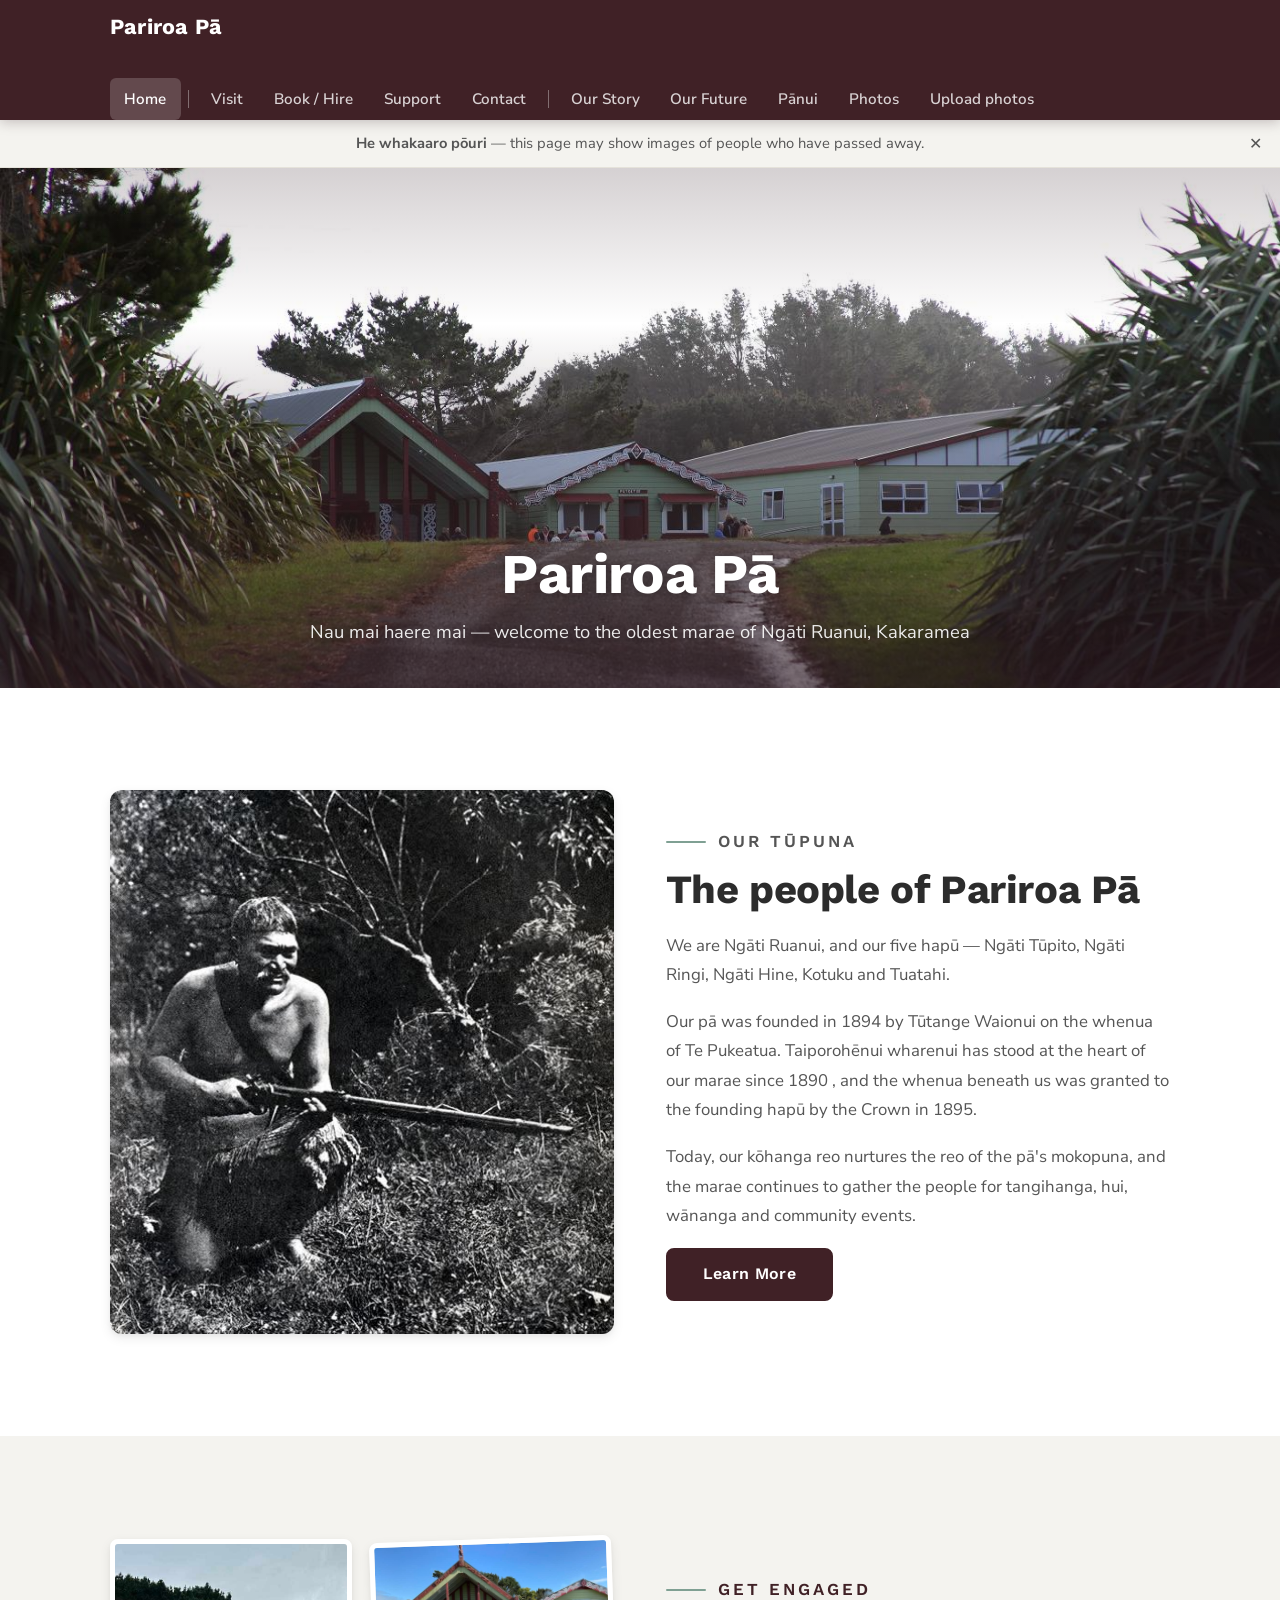
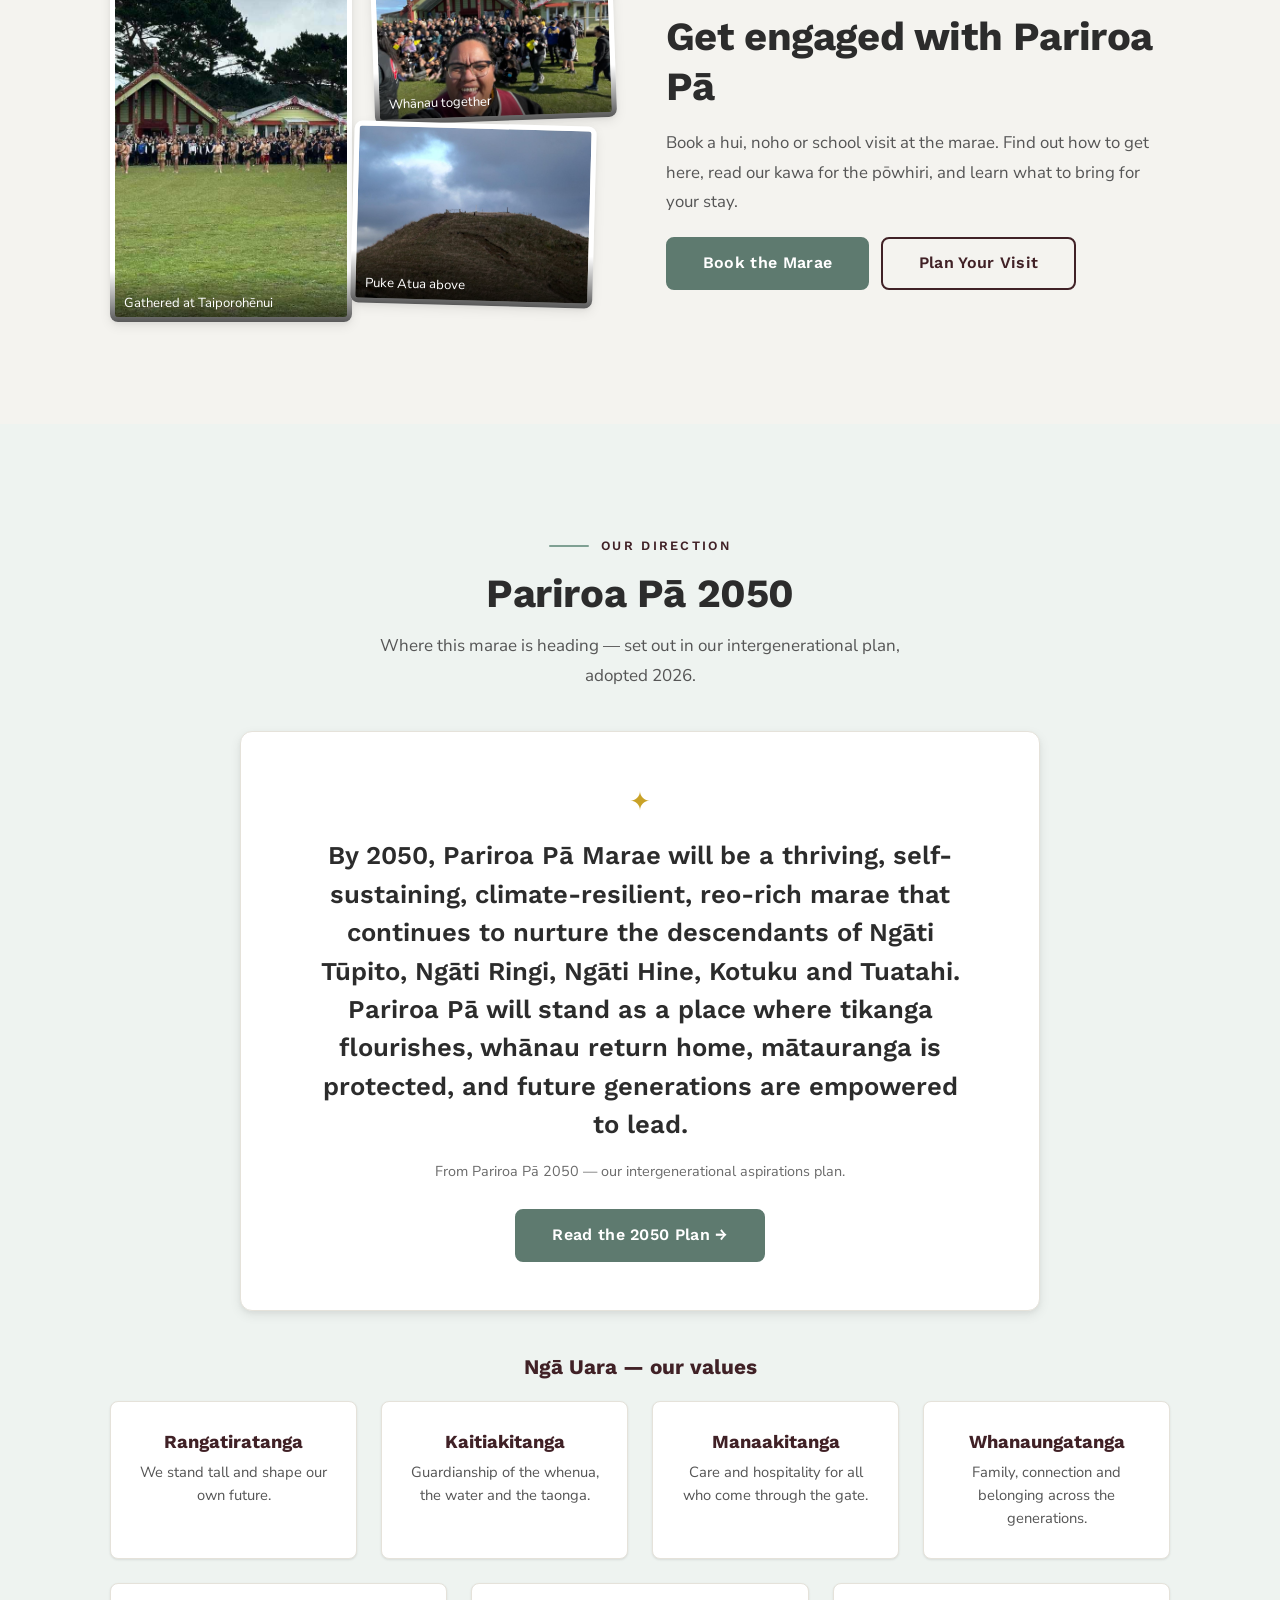
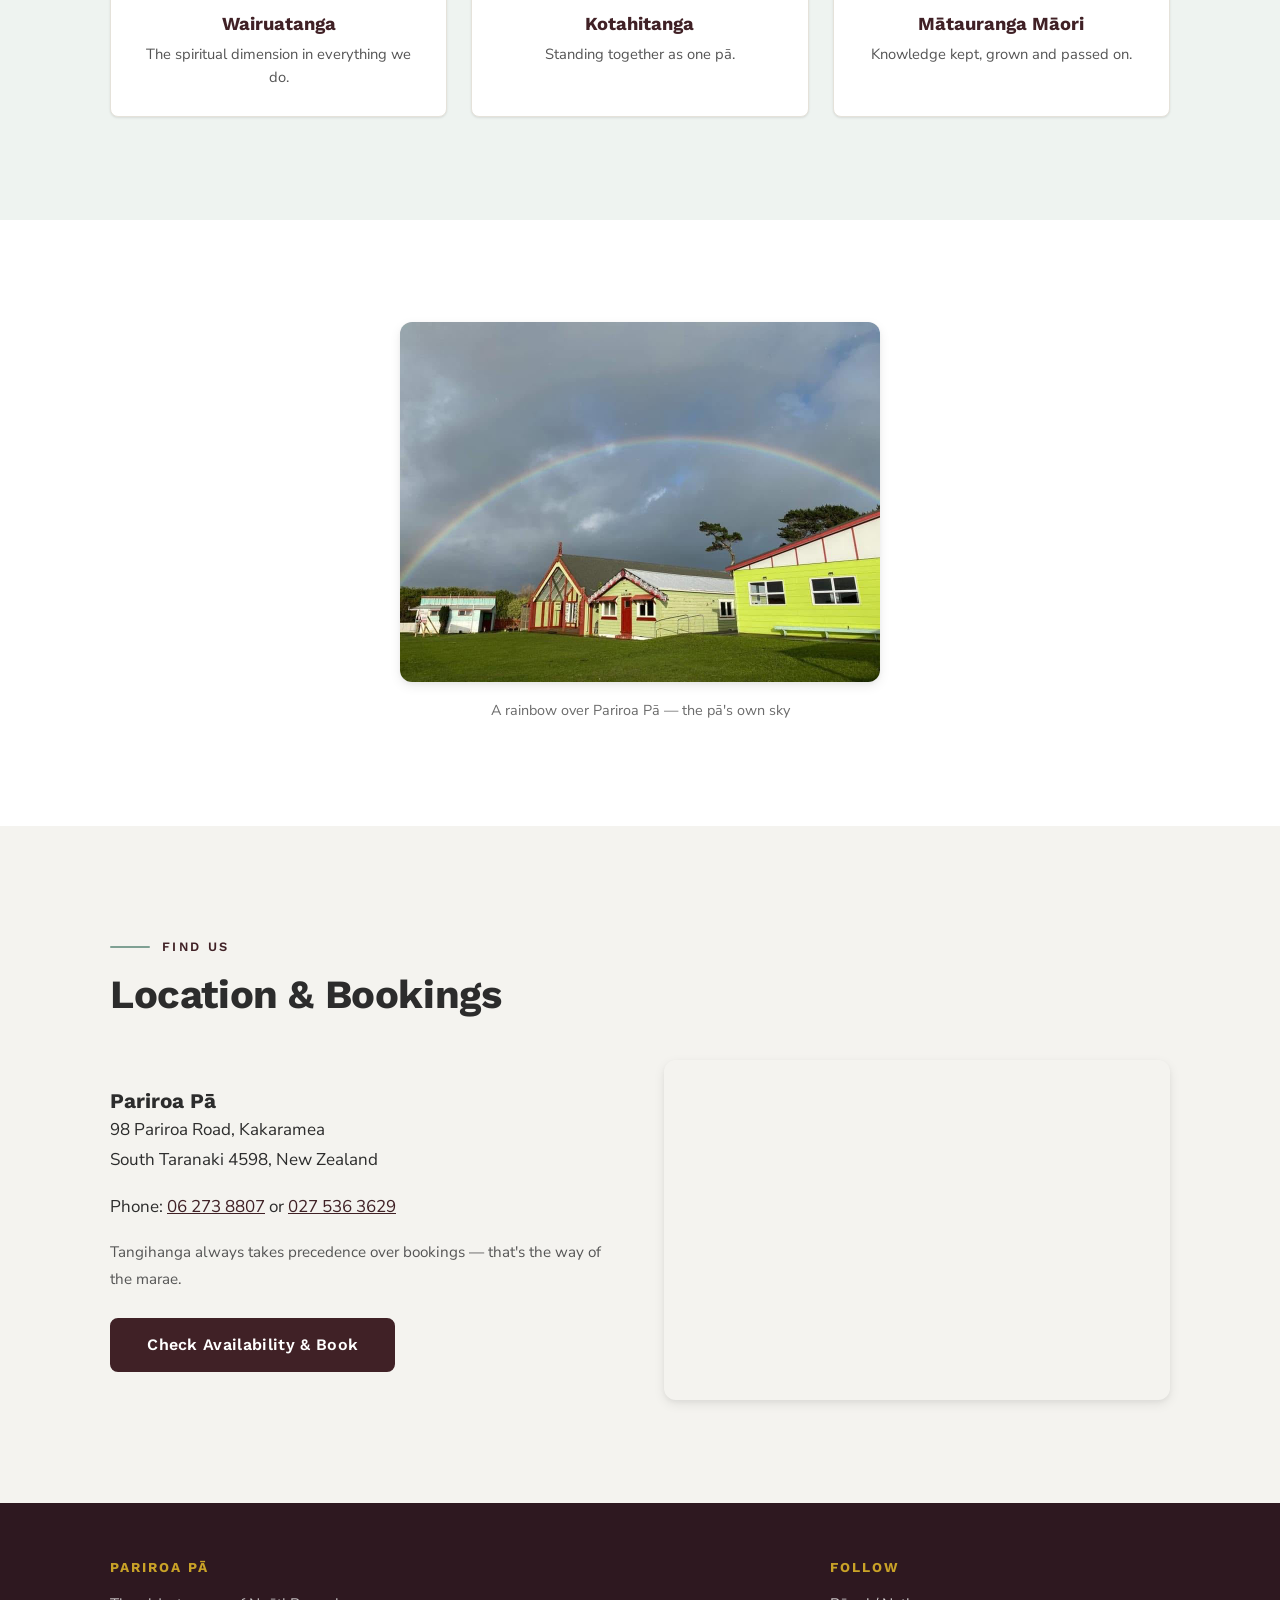
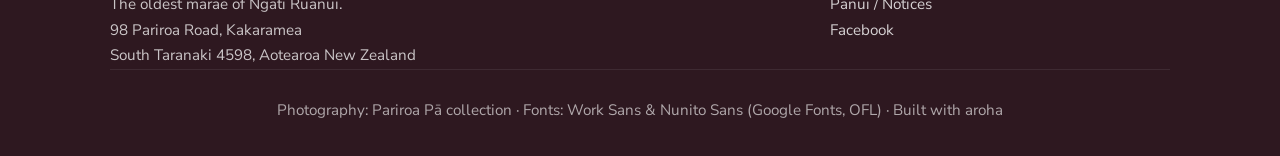
==== commit 161f76b2: "Add Upload photos menu and simplify upload copy" ====
--- a/site/index.html
+++ b/site/index.html
@@ -27,6 +27,7 @@
   <a href="our-future.html">Our Future</a>
   <a href="panui.html">Pānui</a>
   <a href="photos.html">Photos</a>
+  <a href="share.html">Upload photos</a>
 </nav>
     </div>
   </header>
